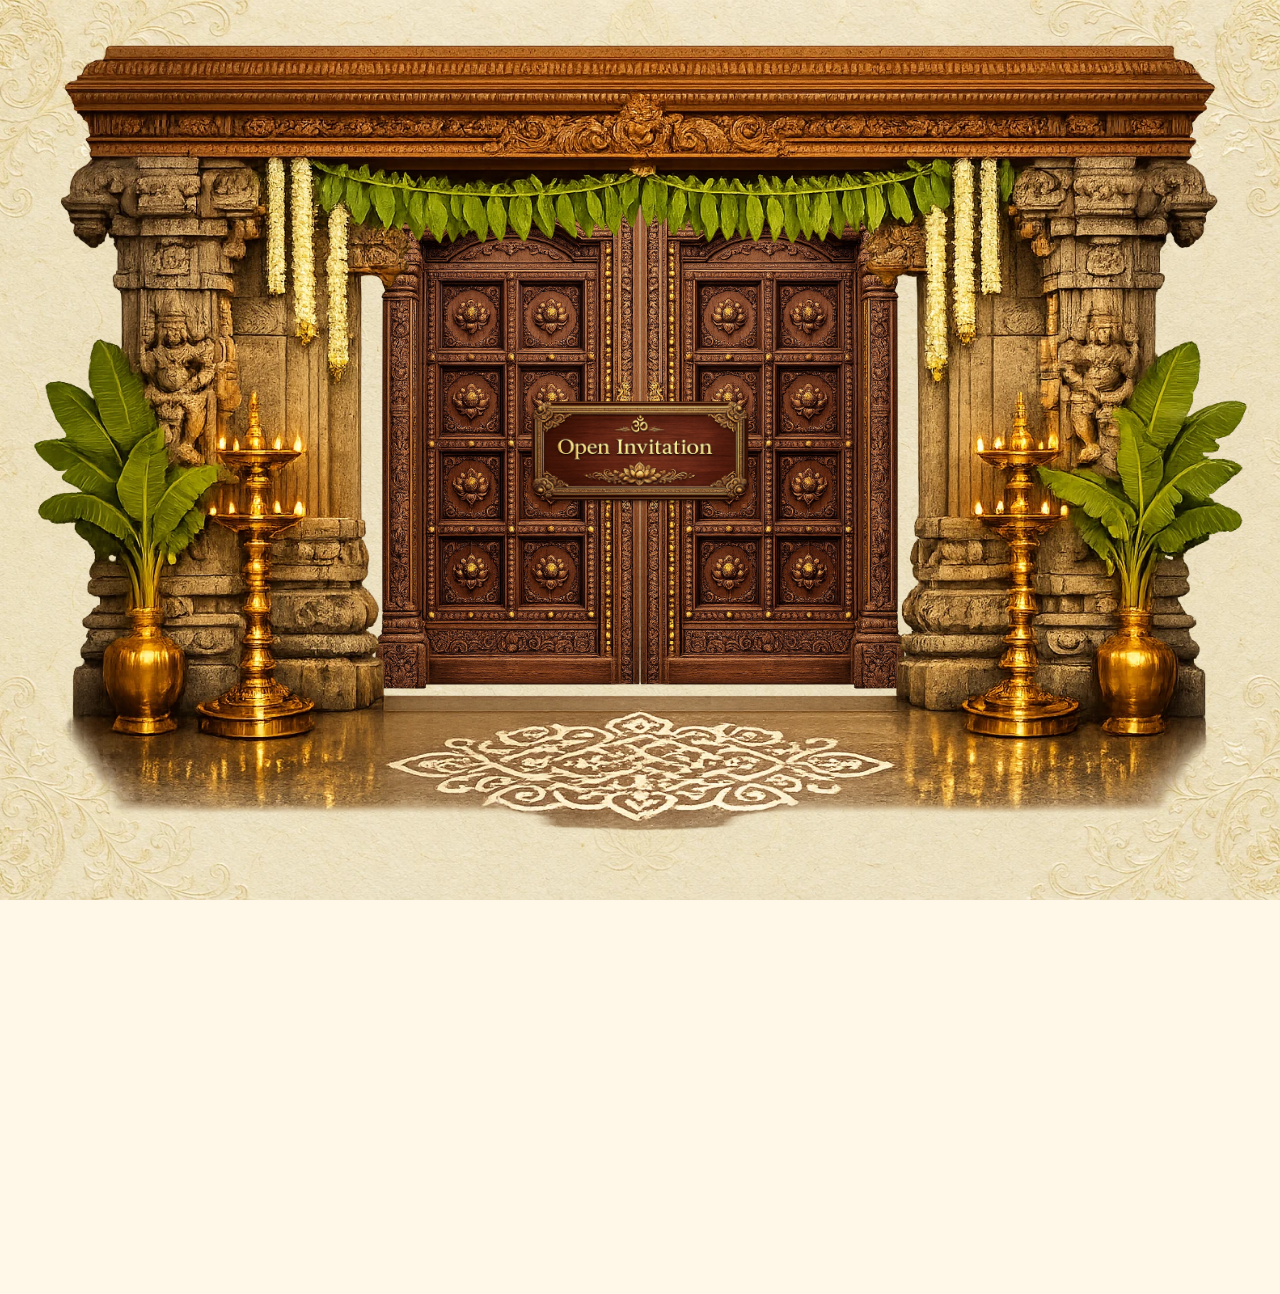
==== index.html @ ad09c255 "Commit 2" ====
<!doctype html>
<html lang="en">
<head>
  <meta charset="utf-8">
  <meta name="viewport" content="width=device-width, initial-scale=1, viewport-fit=cover">
  <meta name="theme-color" content="#3e0912">
  <meta name="description" content="Tamil Hindu digital wedding invitation">

  <!-- Social sharing metadata. Replace the relative image URL with the final
       absolute production URL if your hosting platform requires one. -->
  <meta property="og:type" content="website">
  <meta property="og:title" content="Ashwin &amp; Dilu — Wedding Invitation">
  <meta property="og:description" content="Tamil Hindu digital wedding invitation">
  <meta property="og:image" content="assets/OG%20image.png">
  <meta property="og:image:type" content="image/png">
  <meta property="og:image:width" content="5000">
  <meta property="og:image:height" content="2625">
  <meta property="og:image:alt" content="Wedding invitation for Ashwin and Dilu">
  <meta name="twitter:card" content="summary_large_image">
  <meta name="twitter:title" content="Ashwin &amp; Dilu — Wedding Invitation">
  <meta name="twitter:description" content="Tamil Hindu digital wedding invitation">
  <meta name="twitter:image" content="assets/OG%20image.png">
  <meta name="twitter:image:alt" content="Wedding invitation for Ashwin and Dilu">

  <title>Wedding Invitation</title>
  <link rel="stylesheet" href="styles.css">
  <script src="script.js" defer></script>
</head>
<body class="is-loading">
  <div class="loading-screen" role="status" aria-live="polite" aria-label="Loading wedding invitation">
    <span class="lamp-flame" aria-hidden="true"></span>
  </div>

  <!-- Starts from the invitation button and plays once; no loop or controls. -->
  <audio id="background-music" src="assets/Card%20BG.m4a" preload="auto" aria-hidden="true"></audio>

  <main class="wedding-experience" id="wedding-experience">
    <section class="opening-scene" aria-label="Temple entrance">
      <div class="temple" aria-hidden="true">
        <div class="invitation-preview"></div>

        <picture class="door left-door">
          <source media="(max-width: 768px)" srcset="assets/left-door-mobile.webp">
          <img src="assets/left-door-desktop.webp" alt="" draggable="false">
        </picture>

        <picture class="door right-door">
          <source media="(max-width: 768px)" srcset="assets/right-door-mobile.webp">
          <img src="assets/right-door-desktop.webp" alt="" draggable="false">
        </picture>

        <picture class="temple-frame">
          <source media="(max-width: 768px)" srcset="assets/temple-frame-mobile.webp">
          <img src="assets/temple-frame-desktop.webp" alt="" draggable="false">
        </picture>
      </div>

      <button class="open-button" type="button" aria-label="Open wedding invitation" disabled>
        <img src="assets/open-invitation-button.webp" alt="" draggable="false">
      </button>
    </section>

    <section class="invitation" id="invitation" tabindex="-1" aria-label="Wedding invitation">
      <div class="invitation-pages">
        <!-- Add or remove page figures here. Keep them in invitation order.
             Copy this figure, increment the filename/alt text, and use
             loading="lazy" on every page after the first. -->
        <figure class="invitation-page">
          <img src="assets/invitation-pages/page-1.webp" alt="Wedding invitation, page 1" width="1170" height="3330" decoding="async" fetchpriority="high">
        </figure>
      </div>

      <!-- Replace this file at the same path, or update href when changing the PDF. -->
      <a class="download-button" href="assets/wedding-invitation.pdf" download>Download Invitation</a>
    </section>
  </main>
</body>
</html>
---- styles.css ----
:root {
  --maroon: #4b0b17;
  --maroon-dark: #26050b;
  --gold: #c49a45;
  --gold-light: #e2c47d;
  --ivory: #fff8e8;
  --teak: #3a1c14;

  /* Asset alignment controls: fine-tune these after replacing temple artwork. */
  --temple-width: min(97vw, calc(96dvh * 1.5), 1700px);
  --temple-height: calc(var(--temple-width) * 2 / 3);
  --door-width: 23.5%;
  --door-height: 66%;
  --door-top: 14%;
  --left-door-position: 26.5%;
  --right-door-position: 26.5%;

  /* Animation timing controls. Keep matching values in script.js. */
  --button-fade-duration: 300ms;
  --door-duration: 1800ms;
  --scene-exit-duration: 900ms;
  --cinematic-ease: cubic-bezier(0.65, 0, 0.35, 1);
}

*,
*::before,
*::after {
  box-sizing: border-box;
}

html {
  min-width: 320px;
  background: var(--ivory);
  overflow-x: clip;
  scroll-behavior: smooth;
}

body {
  min-width: 320px;
  min-height: 100%;
  margin: 0;
  color: var(--maroon-dark);
  background: var(--ivory) url("assets/background-texture.webp") center / 520px auto repeat;
  font-family: Georgia, "Times New Roman", serif;
  overflow-x: clip;
}

body.is-loading,
body.is-closed,
body.is-opening {
  height: 100vh;
  height: 100dvh;
  overflow: hidden;
}

button,
a {
  -webkit-tap-highlight-color: transparent;
}

.loading-screen {
  position: fixed;
  z-index: 100;
  inset: 0;
  display: grid;
  place-items: center;
  background: var(--ivory);
  opacity: 1;
  visibility: visible;
  transition: opacity 450ms ease, visibility 450ms ease;
}

body.is-ready .loading-screen {
  opacity: 0;
  visibility: hidden;
  pointer-events: none;
}

.lamp-flame {
  width: 19px;
  height: 32px;
  border-radius: 70% 30% 65% 35% / 70% 35% 65% 30%;
  background: #d9871c;
  box-shadow: 0 0 16px 4px rgb(217 135 28 / 35%);
  transform: rotate(45deg);
  animation: flame 900ms ease-in-out infinite alternate;
}

.wedding-experience {
  position: relative;
  overflow-x: clip;
}

.opening-scene {
  position: fixed;
  z-index: 10;
  inset: 0;
  width: 100%;
  height: 100dvh;
  min-height: 100vh;
  display: grid;
  place-items: center;
  padding-top: env(safe-area-inset-top);
  padding-right: env(safe-area-inset-right);
  padding-bottom: env(safe-area-inset-bottom);
  padding-left: env(safe-area-inset-left);
  overflow: clip;
  background: var(--teak) url("assets/background-texture.webp") center / cover;
  transition: opacity var(--scene-exit-duration) ease, transform var(--scene-exit-duration) var(--cinematic-ease), visibility var(--scene-exit-duration);
}

.temple {
  position: relative;
  width: var(--temple-width);
  height: var(--temple-height);
  max-width: calc(100vw - env(safe-area-inset-left) - env(safe-area-inset-right));
  max-height: calc(100dvh - env(safe-area-inset-top) - env(safe-area-inset-bottom));
  isolation: isolate;
  perspective: 1400px;
  /* scale: 150%; */
}

.temple-frame,
.temple-frame img {
  position: absolute;
  z-index: 4;
  inset: 0;
  width: 100%;
  height: 100%;
  display: block;
  object-fit: contain;
  pointer-events: none;
  user-select: none;
}

img.image-unavailable {
  visibility: hidden;
}

.invitation-preview {
  position: absolute;
  z-index: 1;
  top: var(--door-top);
  left: 50%;
  width: calc(var(--door-width) * 2);
  height: var(--door-height);
  transform: translateX(-50%) scale(0.985);
  overflow: hidden;
  background: var(--ivory) url("assets/invitation-pages/page-1.webp") top center / contain no-repeat;
  opacity: 0;
  filter: blur(5px);
  transition: opacity 800ms ease, filter 1000ms ease, transform 1000ms ease;
}

.door {
  position: absolute;
  z-index: 3;
  top: var(--door-top);
  width: var(--door-width);
  height: var(--door-height);
  display: block;
  overflow: hidden;
  will-change: transform, filter, opacity;
  backface-visibility: hidden;
  transition: transform var(--door-duration) var(--cinematic-ease), filter var(--door-duration) ease, opacity 600ms ease;
}

.door img {
  position: absolute;
  top: 0;
  width: auto;
  height: 100%;
  display: block;
  object-fit: contain;
  user-select: none;
}

.left-door {
  z-index: 2;
  left: var(--left-door-position);
  transform-origin: left center;
}

.left-door img {
  right: -18.5%;
}

.right-door {
  z-index: 3;
  right: var(--right-door-position);
  transform-origin: right center;
}

.right-door img {
  left: -18.5%;
}

.open-button {
  position: absolute;
  z-index: 5;
  top: 50%;
  left: 50%;
  width: clamp(150px, 19vw, 245px);
  aspect-ratio: 2.15;
  min-height: 44px;
  padding: 0;
  border: 0;
  border-radius: 999px;
  background: transparent;
  overflow: hidden;
  cursor: pointer;
  transform: translate(-50%, -50%);
  animation: float 2.8s ease-in-out infinite;
  transition: opacity var(--button-fade-duration) ease, filter 180ms ease;
}

.open-button img {
  position: absolute;
  top: 50%;
  left: 0;
  width: 100%;
  height: auto;
  display: block;
  object-fit: contain;
  transform: translateY(-41.9%);
  transition: transform 180ms ease;
}

.open-button:hover {
  filter: brightness(1.06);
  animation-play-state: paused;
}

.open-button:hover img {
  transform: translateY(-41.9%) scale(1.035);
}

.open-button:active img {
  transform: translateY(-41.9%) scale(0.975);
}

.open-button:focus-visible,
.download-button:focus-visible,
.invitation:focus-visible {
  outline: 3px solid var(--gold-light);
  outline-offset: 5px;
}

.open-button:disabled {
  cursor: default;
}

.invitation {
  position: relative;
  z-index: 1;
  min-height: 100vh;
  padding: max(28px, env(safe-area-inset-top)) max(12px, env(safe-area-inset-right)) max(42px, env(safe-area-inset-bottom)) max(12px, env(safe-area-inset-left));
  background: var(--ivory) url("assets/background-texture.webp") center top / 520px auto repeat;
  opacity: 0;
  transform: scale(0.985);
  filter: blur(4px);
  pointer-events: none;
  transition: opacity 900ms ease, transform 1000ms var(--cinematic-ease), filter 1000ms ease;
}

.invitation-pages {
  display: grid;
  justify-items: center;
  gap: clamp(10px, 1.5vw, 18px);
}

.invitation-page {
  width: min(92vw, 850px);
  margin: 0;
  line-height: 0;
  background: var(--ivory);
  box-shadow: 0 7px 24px rgb(38 5 11 / 12%);
}

.invitation-page img {
  width: 100%;
  height: auto;
  display: block;
  object-fit: contain;
}

.download-button {
  width: fit-content;
  min-height: 44px;
  margin: clamp(26px, 4vw, 46px) auto 0;
  padding: 11px 20px;
  display: flex;
  align-items: center;
  justify-content: center;
  border: 1px solid var(--gold);
  border-radius: 3px;
  color: var(--ivory);
  background: var(--maroon);
  box-shadow: 0 3px 10px rgb(38 5 11 / 10%);
  font: 600 0.9rem/1.2 Georgia, "Times New Roman", serif;
  letter-spacing: 0.025em;
  text-decoration: none;
  transition: background-color 180ms ease, color 180ms ease, transform 180ms ease;
}

.download-button:hover {
  color: var(--maroon-dark);
  background: var(--gold-light);
  transform: translateY(-1px);
}

.wedding-experience.is-activated .open-button {
  opacity: 0;
  pointer-events: none;
  animation: none;
}

.wedding-experience.invitation-open .left-door {
  transform: perspective(1400px) rotateY(-105deg);
  filter: brightness(0.72) drop-shadow(12px 5px 12px rgb(0 0 0 / 28%));
}

.wedding-experience.invitation-open .right-door {
  transform: perspective(1400px) rotateY(105deg);
  filter: brightness(0.72) drop-shadow(-12px 5px 12px rgb(0 0 0 / 28%));
}

.wedding-experience.is-revealing .invitation-preview {
  opacity: 1;
  transform: translateX(-50%) scale(1);
  filter: blur(0);
}

.wedding-experience.is-revealing .invitation {
  opacity: 1;
  transform: scale(1);
  filter: blur(0);
}

.wedding-experience.is-readable .invitation {
  pointer-events: auto;
}

.wedding-experience.is-readable .opening-scene {
  opacity: 0;
  transform: translateY(-8vh) scale(1.015);
  visibility: hidden;
  pointer-events: none;
}

@keyframes float {
  0%, 100% { transform: translate(-50%, -50%); }
  50% { transform: translate(-50%, calc(-50% - 6px)); }
}

@keyframes flame {
  from { transform: rotate(43deg) scale(0.9, 1); opacity: 0.78; }
  to { transform: rotate(47deg) scale(1.05, 1.1); opacity: 1; }
}

/* Mobile temple geometry: tune these values without affecting desktop. */
@media (max-width: 768px) {
  :root {
    --mobile-frame-ratio: 0.666667;
    --mobile-temple-width: clamp(
      245px,
      min(100vw, calc((100dvh - env(safe-area-inset-top) - env(safe-area-inset-bottom)) * var(--mobile-frame-ratio))),
      720px
    );
    --mobile-temple-height: calc(var(--mobile-temple-width) * 3 / 2);
    --mobile-doorway-width: 54%;
    --mobile-door-width: calc(var(--mobile-doorway-width) / 2);
    --mobile-door-top: 15%;
    --mobile-door-bottom: 15.5%;
    --mobile-door-height: calc(100% - var(--mobile-door-top) - var(--mobile-door-bottom));
    --mobile-left-door-left: calc((100% - var(--mobile-doorway-width)) / 2);
    --mobile-right-door-right: calc((100% - var(--mobile-doorway-width)) / 2);
    --mobile-button-offset: calc(var(--mobile-temple-height) * -0.0025);

    --temple-width: var(--mobile-temple-width);
    --temple-height: var(--mobile-temple-height);
    --door-width: var(--mobile-door-width);
    --door-height: var(--mobile-door-height);
    --door-top: var(--mobile-door-top);
    --left-door-position: var(--mobile-left-door-left);
    --right-door-position: var(--mobile-right-door-right);
  }

  .temple {
    position: relative;
    width: var(--temple-width);
    height: var(--temple-height);
    max-width: calc(100vw - env(safe-area-inset-left) - env(safe-area-inset-right));
    max-height: calc(100dvh - env(safe-area-inset-top) - env(safe-area-inset-bottom));
    margin: auto;
    transform: none;
    scale: 150%;
  }

  .invitation-preview {
    z-index: 2;
    background-position: top center;
    background-size: cover;
  }

  /* Mobile remains a single framed invitation after the doors open. */
  .invitation {
    display: none;
  }

  .wedding-experience.is-readable .opening-scene {
    opacity: 1;
    visibility: visible;
    transform: none;
    pointer-events: none;
  }

  .temple-frame {
    z-index: 4;
    display: block;
  }

  .temple-frame,
  .temple-frame img {
    inset: 0;
    width: 100%;
    height: 100%;
    object-fit: contain;
  }

  .left-door {
    z-index: 3;
    left: var(--left-door-position);
    transform-origin: left center;
  }

  .right-door {
    z-index: 3;
    right: var(--right-door-position);
    transform-origin: right center;
  }

  .left-door img {
    right: -53%;
  }

  .right-door img {
    left: -53%;
  }

  .open-button {
    z-index: 5;
    top: calc(50% + var(--mobile-button-offset));
    width: clamp(154px, 46vw, 220px);
  }

  .opening-scene {
    min-height: 100dvh;
    overflow: hidden;
    padding-top: env(safe-area-inset-top);
    padding-bottom: env(safe-area-inset-bottom);
    background-size: auto 100%;
  }

  body,
  .wedding-experience {
    overflow-x: hidden;
  }
}

@media (max-height: 520px) and (orientation: landscape) {
  .open-button {
    width: clamp(130px, 20vw, 190px);
  }
}

@media (prefers-reduced-motion: reduce) {
  html { scroll-behavior: auto; }

  *,
  *::before,
  *::after {
    animation-duration: 0.01ms !important;
    animation-iteration-count: 1 !important;
    transition-duration: 180ms !important;
    scroll-behavior: auto !important;
  }

  .wedding-experience.invitation-open .left-door {
    transform: translateX(-16%) scale(0.98);
    opacity: 0;
    filter: none;
  }

  .wedding-experience.invitation-open .right-door {
    transform: translateX(16%) scale(0.98);
    opacity: 0;
    filter: none;
  }

  .wedding-experience.is-readable .opening-scene {
    transform: none;
  }

  .wedding-experience.is-revealing .invitation {
    transition: none !important;
  }
}
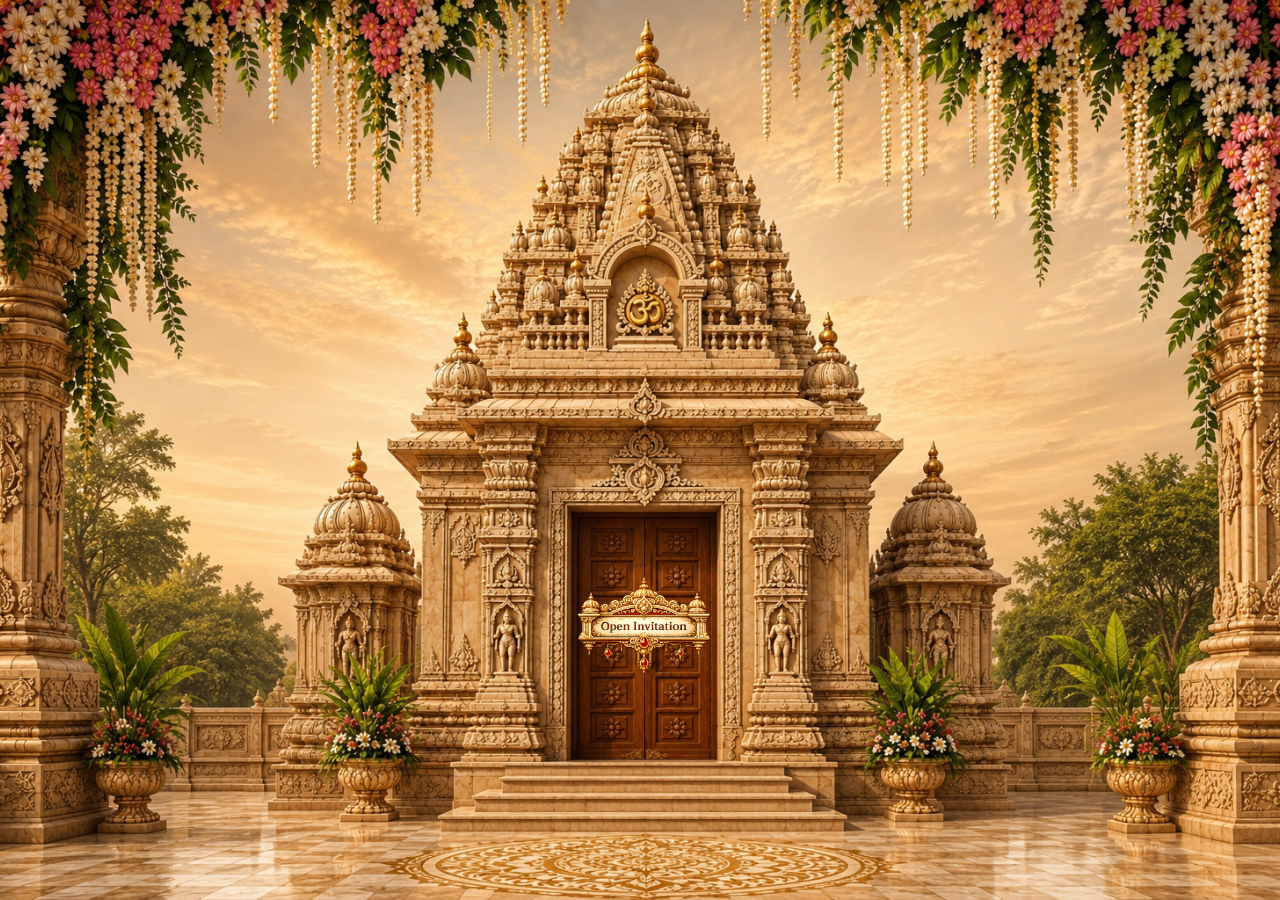
==== commit 7a9b74e7: "Update wedding invitation website" ====
--- a/index.html
+++ b/index.html
@@ -3,26 +3,25 @@
 <head>
   <meta charset="utf-8">
   <meta name="viewport" content="width=device-width, initial-scale=1, viewport-fit=cover">
-  <meta name="theme-color" content="#3e0912">
-  <meta name="description" content="Tamil Hindu digital wedding invitation">
+  <meta name="theme-color" content="#2b1208">
+  <meta name="description" content="Ashwin and Dilu's Tamil Hindu wedding invitation">
 
-  <!-- Social sharing metadata. Replace the relative image URL with the final
-       absolute production URL if your hosting platform requires one. -->
   <meta property="og:type" content="website">
   <meta property="og:title" content="Ashwin &amp; Dilu — Wedding Invitation">
-  <meta property="og:description" content="Tamil Hindu digital wedding invitation">
-  <meta property="og:image" content="assets/OG%20image.png">
-  <meta property="og:image:type" content="image/png">
-  <meta property="og:image:width" content="5000">
-  <meta property="og:image:height" content="2625">
+  <meta property="og:description" content="Ashwin and Dilu's Tamil Hindu wedding invitation">
+  <meta property="og:image" content="/assets/og-image.png">
+  <meta property="og:image:secure_url" content="/assets/og-image.png">
+  <meta property="og:image:type" content="image/jpeg">
+  <meta property="og:image:width" content="1200">
+  <meta property="og:image:height" content="630">
   <meta property="og:image:alt" content="Wedding invitation for Ashwin and Dilu">
   <meta name="twitter:card" content="summary_large_image">
   <meta name="twitter:title" content="Ashwin &amp; Dilu — Wedding Invitation">
-  <meta name="twitter:description" content="Tamil Hindu digital wedding invitation">
-  <meta name="twitter:image" content="assets/OG%20image.png">
+  <meta name="twitter:description" content="Ashwin and Dilu's Tamil Hindu wedding invitation">
+  <meta name="twitter:image" content="/assets/og-image.png">
   <meta name="twitter:image:alt" content="Wedding invitation for Ashwin and Dilu">
 
-  <title>Wedding Invitation</title>
+  <title>Ashwin &amp; Dilu — Wedding Invitation</title>
   <link rel="stylesheet" href="styles.css">
   <script src="script.js" defer></script>
 </head>
@@ -31,48 +30,77 @@
     <span class="lamp-flame" aria-hidden="true"></span>
   </div>
 
-  <!-- Starts from the invitation button and plays once; no loop or controls. -->
-  <audio id="background-music" src="assets/Card%20BG.m4a" preload="auto" aria-hidden="true"></audio>
+  <main class="wedding-app" id="weddingApp">
+    <section class="temple-scene" id="templeScene" aria-label="Wedding invitation entrance">
+      <!-- One 3:2 coordinate space keeps every layer aligned to the temple art. -->
+      <div class="temple-artwork" id="templeArtwork">
+        <div class="invitation-stage" id="invitationStage">
+          <div class="invitation-stage-inner">
+            <img
+              src="./assets/Invitation Page.webp"
+              alt="Wedding invitation for Ashwin and Dilu"
+              class="invitation-image"
+              id="invitationImage"
+              width="5275"
+              height="7035"
+              decoding="async"
+              tabindex="-1"
+            >
+          </div>
+        </div>
 
-  <main class="wedding-experience" id="wedding-experience">
-    <section class="opening-scene" aria-label="Temple entrance">
-      <div class="temple" aria-hidden="true">
-        <div class="invitation-preview"></div>
+        <div class="doorway" aria-hidden="true">
+          <img
+            src="./assets/weddin temple door left.png"
+            alt=""
+            class="temple-door temple-door-left"
+            width="76"
+            height="276"
+            decoding="async"
+            draggable="false"
+          >
+          <img
+            src="./assets/weddin temple door right.png"
+            alt=""
+            class="temple-door temple-door-right"
+            width="76"
+            height="276"
+            decoding="async"
+            draggable="false"
+          >
+        </div>
 
-        <picture class="door left-door">
-          <source media="(max-width: 768px)" srcset="assets/left-door-mobile.webp">
-          <img src="assets/left-door-desktop.webp" alt="" draggable="false">
-        </picture>
+        <img
+          src="./assets/weddin temple.png"
+          alt=""
+          class="temple-background"
+          width="1536"
+          height="1024"
+          decoding="async"
+          aria-hidden="true"
+          draggable="false"
+        >
 
-        <picture class="door right-door">
-          <source media="(max-width: 768px)" srcset="assets/right-door-mobile.webp">
-          <img src="assets/right-door-desktop.webp" alt="" draggable="false">
-        </picture>
-
-        <picture class="temple-frame">
-          <source media="(max-width: 768px)" srcset="assets/temple-frame-mobile.webp">
-          <img src="assets/temple-frame-desktop.webp" alt="" draggable="false">
-        </picture>
+        <button
+          class="open-invitation-button"
+          id="openInvitationButton"
+          type="button"
+          aria-label="Open wedding invitation"
+          disabled
+        >
+          <img
+            src="./assets/open button.png"
+            alt=""
+            width="1536"
+            height="1024"
+            decoding="async"
+            draggable="false"
+          >
+        </button>
       </div>
-
-      <button class="open-button" type="button" aria-label="Open wedding invitation" disabled>
-        <img src="assets/open-invitation-button.webp" alt="" draggable="false">
-      </button>
     </section>
 
-    <section class="invitation" id="invitation" tabindex="-1" aria-label="Wedding invitation">
-      <div class="invitation-pages">
-        <!-- Add or remove page figures here. Keep them in invitation order.
-             Copy this figure, increment the filename/alt text, and use
-             loading="lazy" on every page after the first. -->
-        <figure class="invitation-page">
-          <img src="assets/invitation-pages/page-1.webp" alt="Wedding invitation, page 1" width="1170" height="3330" decoding="async" fetchpriority="high">
-        </figure>
-      </div>
-
-      <!-- Replace this file at the same path, or update href when changing the PDF. -->
-      <a class="download-button" href="assets/wedding-invitation.pdf" download>Download Invitation</a>
-    </section>
+    <audio id="doorAudio" src="./assets/Card BG.m4a" preload="auto" aria-hidden="true"></audio>
   </main>
 </body>
 </html>
--- a/styles.css
+++ b/styles.css
@@ -1,24 +1,9 @@
 :root {
-  --maroon: #4b0b17;
-  --maroon-dark: #26050b;
-  --gold: #c49a45;
-  --gold-light: #e2c47d;
-  --ivory: #fff8e8;
-  --teak: #3a1c14;
-
-  /* Asset alignment controls: fine-tune these after replacing temple artwork. */
-  --temple-width: min(97vw, calc(96dvh * 1.5), 1700px);
-  --temple-height: calc(var(--temple-width) * 2 / 3);
-  --door-width: 23.5%;
-  --door-height: 66%;
-  --door-top: 14%;
-  --left-door-position: 26.5%;
-  --right-door-position: 26.5%;
-
-  /* Animation timing controls. Keep matching values in script.js. */
-  --button-fade-duration: 300ms;
-  --door-duration: 1800ms;
-  --scene-exit-duration: 900ms;
+  --ivory: #fff6df;
+  --gold: #d7a53d;
+  --deep-brown: #1b0b05;
+  --door-duration: 2000ms; /* Keep in sync with script.js. */
+  --zoom-duration: 950ms;
   --cinematic-ease: cubic-bezier(0.65, 0, 0.35, 1);
 }
 
@@ -28,34 +13,24 @@
   box-sizing: border-box;
 }
 
-html {
-  min-width: 320px;
-  background: var(--ivory);
-  overflow-x: clip;
-  scroll-behavior: smooth;
-}
-
+html,
 body {
+  width: 100%;
   min-width: 320px;
   min-height: 100%;
   margin: 0;
-  color: var(--maroon-dark);
-  background: var(--ivory) url("assets/background-texture.webp") center / 520px auto repeat;
+  overflow: hidden;
+  background: var(--deep-brown);
+}
+
+body {
+  color: var(--ivory);
   font-family: Georgia, "Times New Roman", serif;
-  overflow-x: clip;
-}
-
-body.is-loading,
-body.is-closed,
-body.is-opening {
-  height: 100vh;
-  height: 100dvh;
-  overflow: hidden;
-}
-
-button,
-a {
   -webkit-tap-highlight-color: transparent;
+}
+
+button {
+  font: inherit;
 }
 
 .loading-screen {
@@ -64,10 +39,10 @@
   inset: 0;
   display: grid;
   place-items: center;
-  background: var(--ivory);
+  background: #fff7e7;
   opacity: 1;
   visibility: visible;
-  transition: opacity 450ms ease, visibility 450ms ease;
+  transition: opacity 420ms ease, visibility 420ms ease;
 }
 
 body.is-ready .loading-screen {
@@ -77,51 +52,67 @@
 }
 
 .lamp-flame {
-  width: 19px;
-  height: 32px;
-  border-radius: 70% 30% 65% 35% / 70% 35% 65% 30%;
-  background: #d9871c;
-  box-shadow: 0 0 16px 4px rgb(217 135 28 / 35%);
+  width: 18px;
+  height: 30px;
+  border-radius: 72% 28% 68% 32% / 72% 34% 66% 28%;
+  background: #d98219;
+  box-shadow: 0 0 17px 4px rgb(217 130 25 / 32%);
   transform: rotate(45deg);
-  animation: flame 900ms ease-in-out infinite alternate;
-}
-
-.wedding-experience {
+  animation: lampFlame 850ms ease-in-out infinite alternate;
+}
+
+.wedding-app,
+.temple-scene {
+  width: 100vw;
+  height: 100vh;
+  min-height: 100vh;
+  height: 100dvh;
+  min-height: 100dvh;
+  overflow: hidden;
+}
+
+.wedding-app {
   position: relative;
-  overflow-x: clip;
-}
-
-.opening-scene {
-  position: fixed;
-  z-index: 10;
-  inset: 0;
-  width: 100%;
-  height: 100dvh;
-  min-height: 100vh;
-  display: grid;
-  place-items: center;
+  opacity: 0;
+  transition: opacity 420ms ease;
+}
+
+body.is-ready .wedding-app {
+  opacity: 1;
+}
+
+.temple-scene {
+  position: relative;
   padding-top: env(safe-area-inset-top);
   padding-right: env(safe-area-inset-right);
   padding-bottom: env(safe-area-inset-bottom);
   padding-left: env(safe-area-inset-left);
-  overflow: clip;
-  background: var(--teak) url("assets/background-texture.webp") center / cover;
-  transition: opacity var(--scene-exit-duration) ease, transform var(--scene-exit-duration) var(--cinematic-ease), visibility var(--scene-exit-duration);
-}
-
-.temple {
-  position: relative;
-  width: var(--temple-width);
-  height: var(--temple-height);
-  max-width: calc(100vw - env(safe-area-inset-left) - env(safe-area-inset-right));
-  max-height: calc(100dvh - env(safe-area-inset-top) - env(safe-area-inset-bottom));
+  /* background: #fbebd9; */
+  background: #241006;
   isolation: isolate;
-  perspective: 1400px;
-  /* scale: 150%; */
-}
-
-.temple-frame,
-.temple-frame img {
+}
+
+/*
+ * The single temple asset is 1536×1024 (3:2). Its height always follows the
+ * viewport, so the image, doorway, doors, and button scale as one composition.
+ * Narrow screens naturally crop only the artwork's outer left/right edges.
+ */
+.temple-artwork {
+  position: absolute;
+  z-index: 1;
+  top: 50%;
+  left: 50%;
+  width: 150vh;
+  height: 100vh;
+  width: 150dvh;
+  height: 100dvh;
+  overflow: visible;
+  transform: translate(-50%, -50%);
+  transform-origin: center;
+  transition: filter 750ms ease, transform 900ms var(--cinematic-ease);
+}
+
+.temple-background {
   position: absolute;
   z-index: 4;
   inset: 0;
@@ -133,376 +124,286 @@
   user-select: none;
 }
 
-img.image-unavailable {
-  visibility: hidden;
-}
-
-.invitation-preview {
+/*
+ * Doorway coordinates measured from weddin temple.png's transparent opening:
+ * x=697, y=588, width=152, height=276 on a 1536×1024 canvas.
+ * Fine-tune only these four values if the temple artwork is ever replaced.
+ */
+.temple-artwork {
+  --doorway-left: 45.377604%;
+  --doorway-top: 57.421875%;
+  --doorway-width: 9.895833%;
+  --doorway-height: 26.953125%;
+  --button-left: 50.325521%; /* Exact horizontal centre of the doorway. */
+  --button-top: 70.898438%; /* Exact vertical centre of the doorway. */
+}
+
+.doorway,
+.invitation-stage {
   position: absolute;
-  z-index: 1;
-  top: var(--door-top);
-  left: 50%;
-  width: calc(var(--door-width) * 2);
-  height: var(--door-height);
-  transform: translateX(-50%) scale(0.985);
-  overflow: hidden;
-  background: var(--ivory) url("assets/invitation-pages/page-1.webp") top center / contain no-repeat;
-  opacity: 0;
-  filter: blur(5px);
-  transition: opacity 800ms ease, filter 1000ms ease, transform 1000ms ease;
-}
-
-.door {
-  position: absolute;
+  top: var(--doorway-top);
+  left: var(--doorway-left);
+  width: var(--doorway-width);
+  height: var(--doorway-height);
+}
+
+.doorway {
   z-index: 3;
-  top: var(--door-top);
-  width: var(--door-width);
-  height: var(--door-height);
-  display: block;
-  overflow: hidden;
-  will-change: transform, filter, opacity;
-  backface-visibility: hidden;
-  transition: transform var(--door-duration) var(--cinematic-ease), filter var(--door-duration) ease, opacity 600ms ease;
-}
-
-.door img {
+  overflow: visible;
+  perspective: 1600px;
+  transform-style: preserve-3d;
+  transition: filter 750ms ease;
+}
+
+.temple-door {
   position: absolute;
   top: 0;
-  width: auto;
+  width: 50%;
   height: 100%;
   display: block;
+  object-fit: fill;
+  backface-visibility: hidden;
+  will-change: transform, filter, opacity;
+  transition:
+    transform var(--door-duration) var(--cinematic-ease),
+    filter var(--door-duration) ease,
+    opacity 180ms ease;
+  user-select: none;
+}
+
+.temple-door-left {
+  left: 0;
+  transform-origin: left center;
+}
+
+.temple-door-right {
+  right: 0;
+  transform-origin: right center;
+}
+
+.invitation-stage {
+  z-index: 2;
+  display: flex;
+  align-items: center;
+  justify-content: center;
+  overflow: hidden;
+  background: #fbebd9;
+    /* background: #321003; */
+  opacity: 0;
+  transform: scale(0.82);
+  transform-origin: center;
+  filter: blur(8px);
+  will-change: opacity, transform, filter;
+  transition:
+    opacity 800ms ease 320ms,
+    transform 1000ms var(--cinematic-ease) 260ms,
+    filter 850ms ease 280ms,
+    background-color 700ms ease;
+}
+
+.invitation-stage-inner {
+  width: 100%;
+  height: 100%;
+  display: flex;
+  align-items: center;
+  justify-content: center;
+}
+
+.invitation-image {
+  width: 100%;
+  height: auto;
+  max-width: 100%;
+  display: block;
   object-fit: contain;
-  user-select: none;
-}
-
-.left-door {
-  z-index: 2;
-  left: var(--left-door-position);
-  transform-origin: left center;
-}
-
-.left-door img {
-  right: -18.5%;
-}
-
-.right-door {
-  z-index: 3;
-  right: var(--right-door-position);
-  transform-origin: right center;
-}
-
-.right-door img {
-  left: -18.5%;
-}
-
-.open-button {
+  /* box-shadow: 0 8px 30px rgb(0 0 0 / 22%); */
+  transform-origin: top left;
+}
+
+.open-invitation-button {
   position: absolute;
   z-index: 5;
-  top: 50%;
-  left: 50%;
-  width: clamp(150px, 19vw, 245px);
-  aspect-ratio: 2.15;
+  top: var(--button-top);
+  left: var(--button-left);
+  width: clamp(170px, 26dvh, 300px);
   min-height: 44px;
   padding: 0;
   border: 0;
-  border-radius: 999px;
+  border-radius: 12px;
   background: transparent;
-  overflow: hidden;
   cursor: pointer;
   transform: translate(-50%, -50%);
-  animation: float 2.8s ease-in-out infinite;
-  transition: opacity var(--button-fade-duration) ease, filter 180ms ease;
-}
-
-.open-button img {
-  position: absolute;
-  top: 50%;
-  left: 0;
+  animation: invitationButtonPulse 2.7s ease-in-out infinite;
+  transition: opacity 320ms ease, transform 320ms ease, filter 220ms ease;
+}
+
+.open-invitation-button img {
   width: 100%;
   height: auto;
   display: block;
-  object-fit: contain;
-  transform: translateY(-41.9%);
+  pointer-events: none;
+  user-select: none;
   transition: transform 180ms ease;
 }
 
-.open-button:hover {
-  filter: brightness(1.06);
-  animation-play-state: paused;
-}
-
-.open-button:hover img {
-  transform: translateY(-41.9%) scale(1.035);
-}
-
-.open-button:active img {
-  transform: translateY(-41.9%) scale(0.975);
-}
-
-.open-button:focus-visible,
-.download-button:focus-visible,
-.invitation:focus-visible {
-  outline: 3px solid var(--gold-light);
+.open-invitation-button:hover img {
+  transform: scale(1.035);
+}
+
+.open-invitation-button:active img {
+  transform: scale(0.975);
+}
+
+.open-invitation-button:focus-visible,
+.invitation-image:focus-visible {
+  outline: 3px solid var(--ivory);
   outline-offset: 5px;
 }
 
-.open-button:disabled {
+.open-invitation-button:disabled {
   cursor: default;
 }
 
-.invitation {
-  position: relative;
-  z-index: 1;
-  min-height: 100vh;
-  padding: max(28px, env(safe-area-inset-top)) max(12px, env(safe-area-inset-right)) max(42px, env(safe-area-inset-bottom)) max(12px, env(safe-area-inset-left));
-  background: var(--ivory) url("assets/background-texture.webp") center top / 520px auto repeat;
+.wedding-app.invitation-open .open-invitation-button {
   opacity: 0;
-  transform: scale(0.985);
-  filter: blur(4px);
+  transform: translate(-50%, -50%) scale(0.82);
+  animation: none;
   pointer-events: none;
-  transition: opacity 900ms ease, transform 1000ms var(--cinematic-ease), filter 1000ms ease;
-}
-
-.invitation-pages {
-  display: grid;
-  justify-items: center;
-  gap: clamp(10px, 1.5vw, 18px);
-}
-
-.invitation-page {
-  width: min(92vw, 850px);
-  margin: 0;
-  line-height: 0;
-  background: var(--ivory);
-  box-shadow: 0 7px 24px rgb(38 5 11 / 12%);
-}
-
-.invitation-page img {
-  width: 100%;
-  height: auto;
-  display: block;
-  object-fit: contain;
-}
-
-.download-button {
-  width: fit-content;
-  min-height: 44px;
-  margin: clamp(26px, 4vw, 46px) auto 0;
-  padding: 11px 20px;
-  display: flex;
-  align-items: center;
-  justify-content: center;
-  border: 1px solid var(--gold);
-  border-radius: 3px;
-  color: var(--ivory);
-  background: var(--maroon);
-  box-shadow: 0 3px 10px rgb(38 5 11 / 10%);
-  font: 600 0.9rem/1.2 Georgia, "Times New Roman", serif;
-  letter-spacing: 0.025em;
-  text-decoration: none;
-  transition: background-color 180ms ease, color 180ms ease, transform 180ms ease;
-}
-
-.download-button:hover {
-  color: var(--maroon-dark);
-  background: var(--gold-light);
-  transform: translateY(-1px);
-}
-
-.wedding-experience.is-activated .open-button {
-  opacity: 0;
-  pointer-events: none;
-  animation: none;
-}
-
-.wedding-experience.invitation-open .left-door {
-  transform: perspective(1400px) rotateY(-105deg);
-  filter: brightness(0.72) drop-shadow(12px 5px 12px rgb(0 0 0 / 28%));
-}
-
-.wedding-experience.invitation-open .right-door {
-  transform: perspective(1400px) rotateY(105deg);
-  filter: brightness(0.72) drop-shadow(-12px 5px 12px rgb(0 0 0 / 28%));
-}
-
-.wedding-experience.is-revealing .invitation-preview {
-  opacity: 1;
-  transform: translateX(-50%) scale(1);
-  filter: blur(0);
-}
-
-.wedding-experience.is-revealing .invitation {
+}
+
+.wedding-app.invitation-open .temple-door-left {
+  transform: perspective(1600px) rotateY(-105deg);
+  filter: brightness(0.72) drop-shadow(10px 5px 10px rgb(0 0 0 / 32%));
+}
+
+.wedding-app.invitation-open .temple-door-right {
+  transform: perspective(1600px) rotateY(105deg);
+  filter: brightness(0.72) drop-shadow(-10px 5px 10px rgb(0 0 0 / 32%));
+}
+
+.wedding-app.invitation-open .invitation-stage {
   opacity: 1;
   transform: scale(1);
   filter: blur(0);
 }
 
-.wedding-experience.is-readable .invitation {
-  pointer-events: auto;
-}
-
-.wedding-experience.is-readable .opening-scene {
-  opacity: 0;
-  transform: translateY(-8vh) scale(1.015);
-  visibility: hidden;
-  pointer-events: none;
-}
-
-@keyframes float {
-  0%, 100% { transform: translate(-50%, -50%); }
-  50% { transform: translate(-50%, calc(-50% - 6px)); }
-}
-
-@keyframes flame {
-  from { transform: rotate(43deg) scale(0.9, 1); opacity: 0.78; }
-  to { transform: rotate(47deg) scale(1.05, 1.1); opacity: 1; }
-}
-
-/* Mobile temple geometry: tune these values without affecting desktop. */
-@media (max-width: 768px) {
-  :root {
-    --mobile-frame-ratio: 0.666667;
-    --mobile-temple-width: clamp(
-      245px,
-      min(100vw, calc((100dvh - env(safe-area-inset-top) - env(safe-area-inset-bottom)) * var(--mobile-frame-ratio))),
-      720px
-    );
-    --mobile-temple-height: calc(var(--mobile-temple-width) * 3 / 2);
-    --mobile-doorway-width: 54%;
-    --mobile-door-width: calc(var(--mobile-doorway-width) / 2);
-    --mobile-door-top: 15%;
-    --mobile-door-bottom: 15.5%;
-    --mobile-door-height: calc(100% - var(--mobile-door-top) - var(--mobile-door-bottom));
-    --mobile-left-door-left: calc((100% - var(--mobile-doorway-width)) / 2);
-    --mobile-right-door-right: calc((100% - var(--mobile-doorway-width)) / 2);
-    --mobile-button-offset: calc(var(--mobile-temple-height) * -0.0025);
-
-    --temple-width: var(--mobile-temple-width);
-    --temple-height: var(--mobile-temple-height);
-    --door-width: var(--mobile-door-width);
-    --door-height: var(--mobile-door-height);
-    --door-top: var(--mobile-door-top);
-    --left-door-position: var(--mobile-left-door-left);
-    --right-door-position: var(--mobile-right-door-right);
-  }
-
-  .temple {
-    position: relative;
-    width: var(--temple-width);
-    height: var(--temple-height);
-    max-width: calc(100vw - env(safe-area-inset-left) - env(safe-area-inset-right));
-    max-height: calc(100dvh - env(safe-area-inset-top) - env(safe-area-inset-bottom));
-    margin: auto;
-    transform: none;
-    scale: 150%;
-  }
-
-  .invitation-preview {
-    z-index: 2;
-    background-position: top center;
-    background-size: cover;
-  }
-
-  /* Mobile remains a single framed invitation after the doors open. */
-  .invitation {
-    display: none;
-  }
-
-  .wedding-experience.is-readable .opening-scene {
+.wedding-app.invitation-expanded .temple-artwork {
+  filter: brightness(0.42) blur(2px);
+  transform: translate(-50%, -50%) scale(1.015);
+}
+
+.wedding-app.invitation-expanded .doorway {
+  filter: brightness(0.55) blur(1px);
+}
+
+.wedding-app.invitation-expanded .invitation-stage {
+  --reading-pad-top: max(20px, env(safe-area-inset-top));
+  --reading-pad-right: max(14px, env(safe-area-inset-right));
+  --reading-pad-bottom: max(20px, env(safe-area-inset-bottom));
+  --reading-pad-left: max(14px, env(safe-area-inset-left));
+  position: fixed;
+  z-index: 20;
+  inset: 0;
+  width: 100%;
+  height: 100dvh;
+  min-height: 100vh;
+  display: block;
+  overflow-x: hidden;
+  overflow-y: auto;
+  padding:
+    var(--reading-pad-top)
+    var(--reading-pad-right)
+    var(--reading-pad-bottom)
+    var(--reading-pad-left);
+      background: rgb(18 10 5 / 0%);
+  /* background: rgb(18 10 5 / 88%); */
+  opacity: 1;
+  transform: none;
+  filter: none;
+  transition: background-color 700ms ease;
+  overscroll-behavior: contain;
+  -webkit-overflow-scrolling: touch;
+}
+
+.wedding-app.invitation-expanded .invitation-stage-inner {
+  width: 100%;
+  height: auto;
+  min-height: calc(
+    100vh - var(--reading-pad-top) - var(--reading-pad-bottom)
+  );
+  min-height: calc(
+    100dvh - var(--reading-pad-top) - var(--reading-pad-bottom)
+  );
+  display: flex;
+  flex-direction: column;
+  align-items: center;
+  justify-content: flex-start;
+}
+
+.wedding-app.invitation-expanded .invitation-image {
+  width: min(94vw, 900px);
+  height: auto;
+  max-width: 100%;
+  flex: 0 0 auto;
+  margin-block: auto;
+  border-radius: 4px;
+  box-shadow: 0 14px 46px rgb(0 0 0 / 38%);
+}
+
+@keyframes invitationButtonPulse {
+  0%, 100% {
+    transform: translate(-50%, -50%) scale(1);
+    filter: drop-shadow(0 8px 18px rgb(0 0 0 / 35%));
+  }
+  50% {
+    transform: translate(-50%, -54%) scale(1.035);
+    filter: drop-shadow(0 12px 26px rgb(212 175 55 / 48%));
+  }
+}
+
+@keyframes lampFlame {
+  from {
+    transform: rotate(43deg) scale(0.9, 1);
+    opacity: 0.78;
+  }
+  to {
+    transform: rotate(47deg) scale(1.05, 1.1);
     opacity: 1;
-    visibility: visible;
-    transform: none;
-    pointer-events: none;
-  }
-
-  .temple-frame {
-    z-index: 4;
-    display: block;
-  }
-
-  .temple-frame,
-  .temple-frame img {
-    inset: 0;
-    width: 100%;
-    height: 100%;
-    object-fit: contain;
-  }
-
-  .left-door {
-    z-index: 3;
-    left: var(--left-door-position);
-    transform-origin: left center;
-  }
-
-  .right-door {
-    z-index: 3;
-    right: var(--right-door-position);
-    transform-origin: right center;
-  }
-
-  .left-door img {
-    right: -53%;
-  }
-
-  .right-door img {
-    left: -53%;
-  }
-
-  .open-button {
-    z-index: 5;
-    top: calc(50% + var(--mobile-button-offset));
-    width: clamp(154px, 46vw, 220px);
-  }
-
-  .opening-scene {
-    min-height: 100dvh;
-    overflow: hidden;
-    padding-top: env(safe-area-inset-top);
-    padding-bottom: env(safe-area-inset-bottom);
-    background-size: auto 100%;
-  }
-
-  body,
-  .wedding-experience {
-    overflow-x: hidden;
   }
 }
 
 @media (max-height: 520px) and (orientation: landscape) {
-  .open-button {
-    width: clamp(130px, 20vw, 190px);
+  .open-invitation-button {
+    width: clamp(138px, 25dvh, 190px);
   }
 }
 
 @media (prefers-reduced-motion: reduce) {
-  html { scroll-behavior: auto; }
-
   *,
   *::before,
   *::after {
     animation-duration: 0.01ms !important;
     animation-iteration-count: 1 !important;
-    transition-duration: 180ms !important;
     scroll-behavior: auto !important;
   }
 
-  .wedding-experience.invitation-open .left-door {
-    transform: translateX(-16%) scale(0.98);
+  .wedding-app.invitation-open .temple-door-left,
+  .wedding-app.invitation-open .temple-door-right {
+    transform: none;
     opacity: 0;
     filter: none;
-  }
-
-  .wedding-experience.invitation-open .right-door {
-    transform: translateX(16%) scale(0.98);
-    opacity: 0;
+    transition: opacity 180ms ease !important;
+  }
+
+  .wedding-app.invitation-open .invitation-stage {
+    opacity: 1;
+    transform: none;
     filter: none;
-  }
-
-  .wedding-experience.is-readable .opening-scene {
-    transform: none;
-  }
-
-  .wedding-experience.is-revealing .invitation {
     transition: none !important;
   }
-}
+
+  .wedding-app.invitation-expanded .temple-artwork,
+  .wedding-app.invitation-expanded .doorway {
+    transition: none !important;
+  }
+
+}
